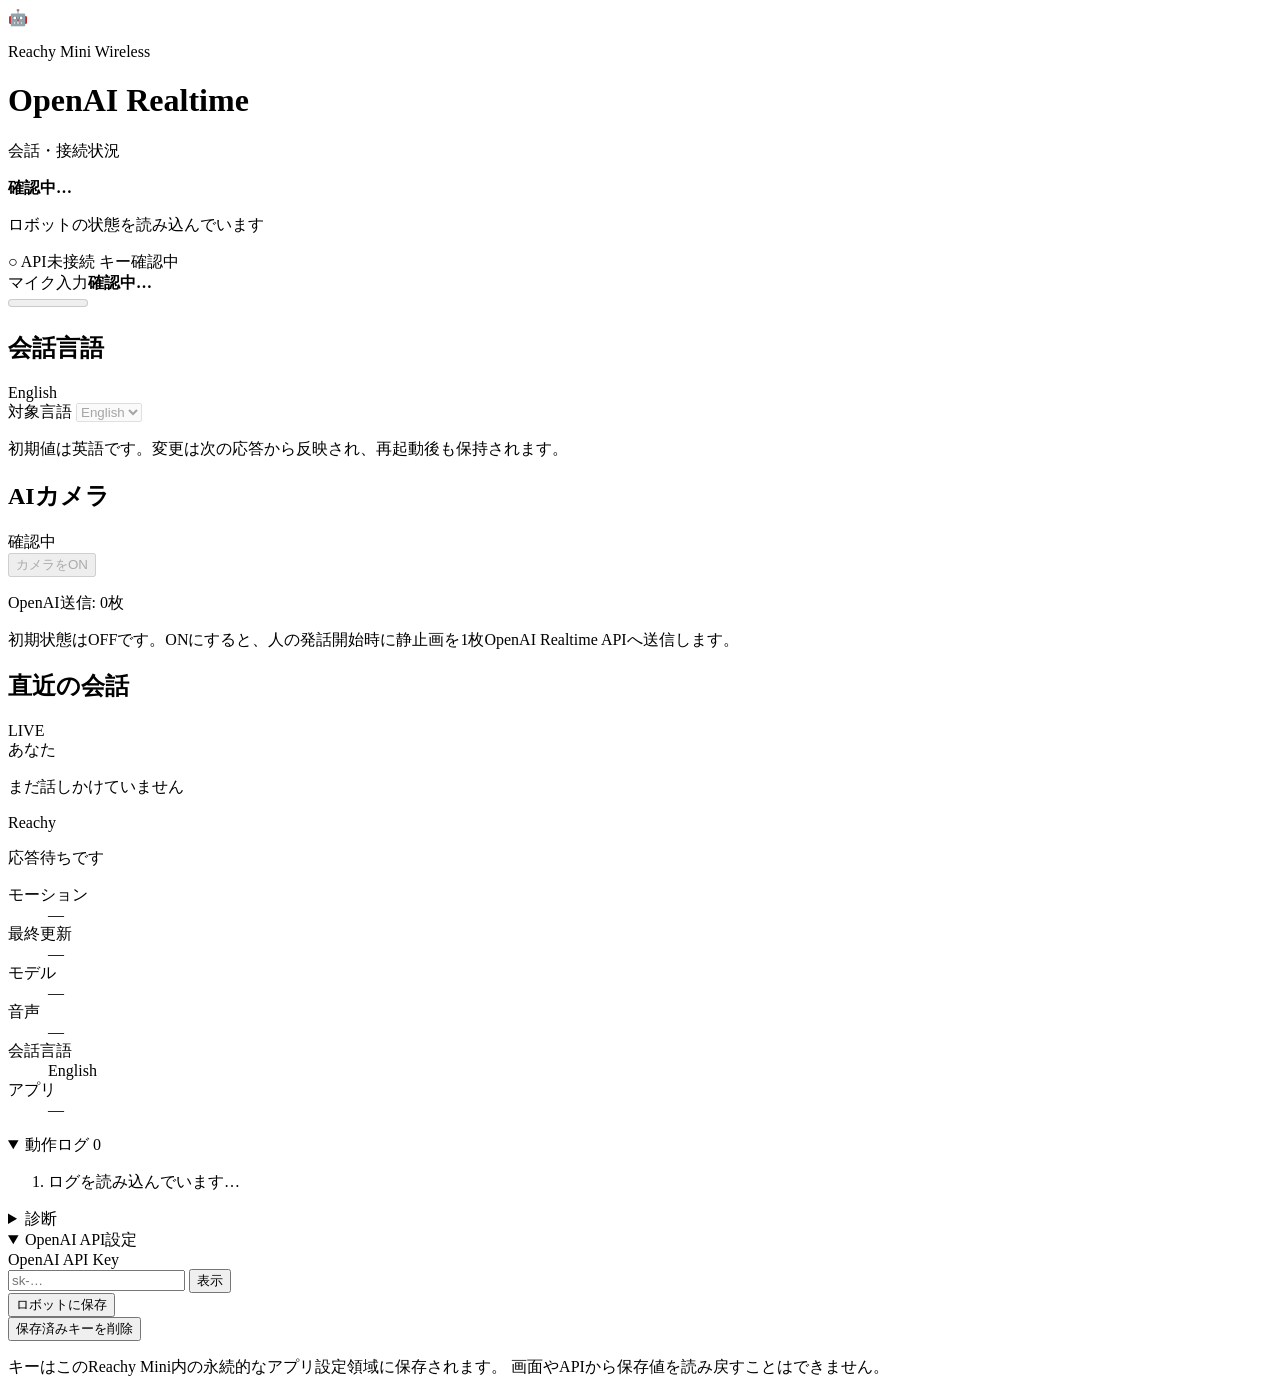
==== reachy_openai_realtime/static/index.html @ 70798ba1 "Release multilingual OpenAI Realtime app" ====
<!doctype html>
<html lang="ja">
  <head>
    <meta charset="UTF-8" />
    <meta name="viewport" content="width=device-width, initial-scale=1" />
    <title>Reachy Mini OpenAI Realtime</title>
    <link rel="stylesheet" href="/static/style.css" />
  </head>
  <body>
    <main class="card">
      <div class="robot">🤖</div>
      <p class="eyebrow">Reachy Mini Wireless</p>
      <h1>OpenAI Realtime</h1>
      <p class="lead">会話・接続状況</p>

      <section id="status-panel" class="status-panel" aria-live="polite">
        <span id="status-dot" class="status-dot"></span>
        <div>
          <strong id="status-title">確認中…</strong>
          <p id="status-detail">ロボットの状態を読み込んでいます</p>
        </div>
      </section>

      <div class="status-meta">
        <span id="connection-state" class="pill">○ API未接続</span>
        <span id="key-state" class="pill">キー確認中</span>
      </div>

      <section class="mic-panel" aria-label="マイク入力レベル">
        <div><span>マイク入力</span><strong id="mic-level">確認中…</strong></div>
        <meter id="mic-meter" min="-80" max="0" low="-55" high="-18" optimum="-30" value="-80"></meter>
      </section>

      <section class="language-panel" aria-labelledby="language-title">
        <div class="section-heading">
          <h2 id="language-title">会話言語</h2>
          <span id="language-state" class="pill ready">English</span>
        </div>
        <label for="language-select">対象言語</label>
        <select id="language-select" name="language" disabled>
          <option value="en">English</option>
        </select>
        <p class="notice">初期値は英語です。変更は次の応答から反映され、再起動後も保持されます。</p>
      </section>

      <section class="camera-panel" aria-labelledby="camera-title">
        <div class="section-heading">
          <h2 id="camera-title">AIカメラ</h2>
          <span id="camera-state" class="pill">確認中</span>
        </div>
        <button id="camera-toggle" class="secondary" type="button" disabled>カメラをON</button>
        <img id="camera-preview" alt="Reachy Miniのカメラプレビュー" hidden />
        <p id="camera-send-status" class="notice">OpenAI送信: 0枚</p>
        <p class="notice">初期状態はOFFです。ONにすると、人の発話開始時に静止画を1枚OpenAI Realtime APIへ送信します。</p>
      </section>

      <section id="error-panel" class="error-panel" aria-live="assertive" hidden>
        <strong>エラー</strong>
        <p id="runtime-error"></p>
      </section>

      <section class="conversation" aria-labelledby="conversation-title">
        <div class="section-heading">
          <h2 id="conversation-title">直近の会話</h2>
          <span class="live-label">LIVE</span>
        </div>
        <div class="speech user-speech">
          <span>あなた</span>
          <p id="last-user">まだ話しかけていません</p>
        </div>
        <div class="speech reachy-speech">
          <span>Reachy</span>
          <p id="last-assistant">応答待ちです</p>
        </div>
      </section>

      <dl class="runtime">
        <div><dt>モーション</dt><dd id="last-motion">—</dd></div>
        <div><dt>最終更新</dt><dd id="updated-at">—</dd></div>
        <div><dt>モデル</dt><dd id="model">—</dd></div>
        <div><dt>音声</dt><dd id="voice">—</dd></div>
        <div><dt>会話言語</dt><dd id="language">English</dd></div>
        <div><dt>アプリ</dt><dd id="app-version">—</dd></div>
      </dl>

      <details class="event-panel" open>
        <summary>動作ログ <span id="event-count">0</span></summary>
        <ol id="event-list" class="event-list">
          <li>ログを読み込んでいます…</li>
        </ol>
      </details>

      <details class="event-panel">
        <summary>診断</summary>
        <p class="notice">全Realtimeイベント、マイク2ch、DoA人声判定、VAD閾値、送信・commit回数を確認できます。</p>
        <a class="secondary diagnostic-link" href="/api/diagnostics" target="_blank" rel="noreferrer">診断JSONを開く</a>
        <button id="copy-diagnostics" class="secondary" type="button">診断ログをコピー</button>
      </details>

      <details id="settings-panel" class="settings-panel" open>
        <summary>OpenAI API設定</summary>
        <form id="key-form">
          <label for="api-key">OpenAI API Key</label>
          <div class="key-row">
            <input
              id="api-key"
              name="api-key"
              type="password"
              autocomplete="off"
              placeholder="sk-…"
              required
              minlength="20"
            />
            <button id="toggle-key" type="button" class="secondary">表示</button>
          </div>
          <button id="save-button" type="submit">ロボットに保存</button>
        </form>

        <button id="remove-button" class="danger" type="button">保存済みキーを削除</button>

        <p class="notice">
          キーはこのReachy Mini内の永続的なアプリ設定領域に保存されます。
          画面やAPIから保存値を読み戻すことはできません。
        </p>
        <p id="message" class="message" aria-live="polite"></p>
      </details>
    </main>
    <script src="/static/main.js"></script>
  </body>
</html>
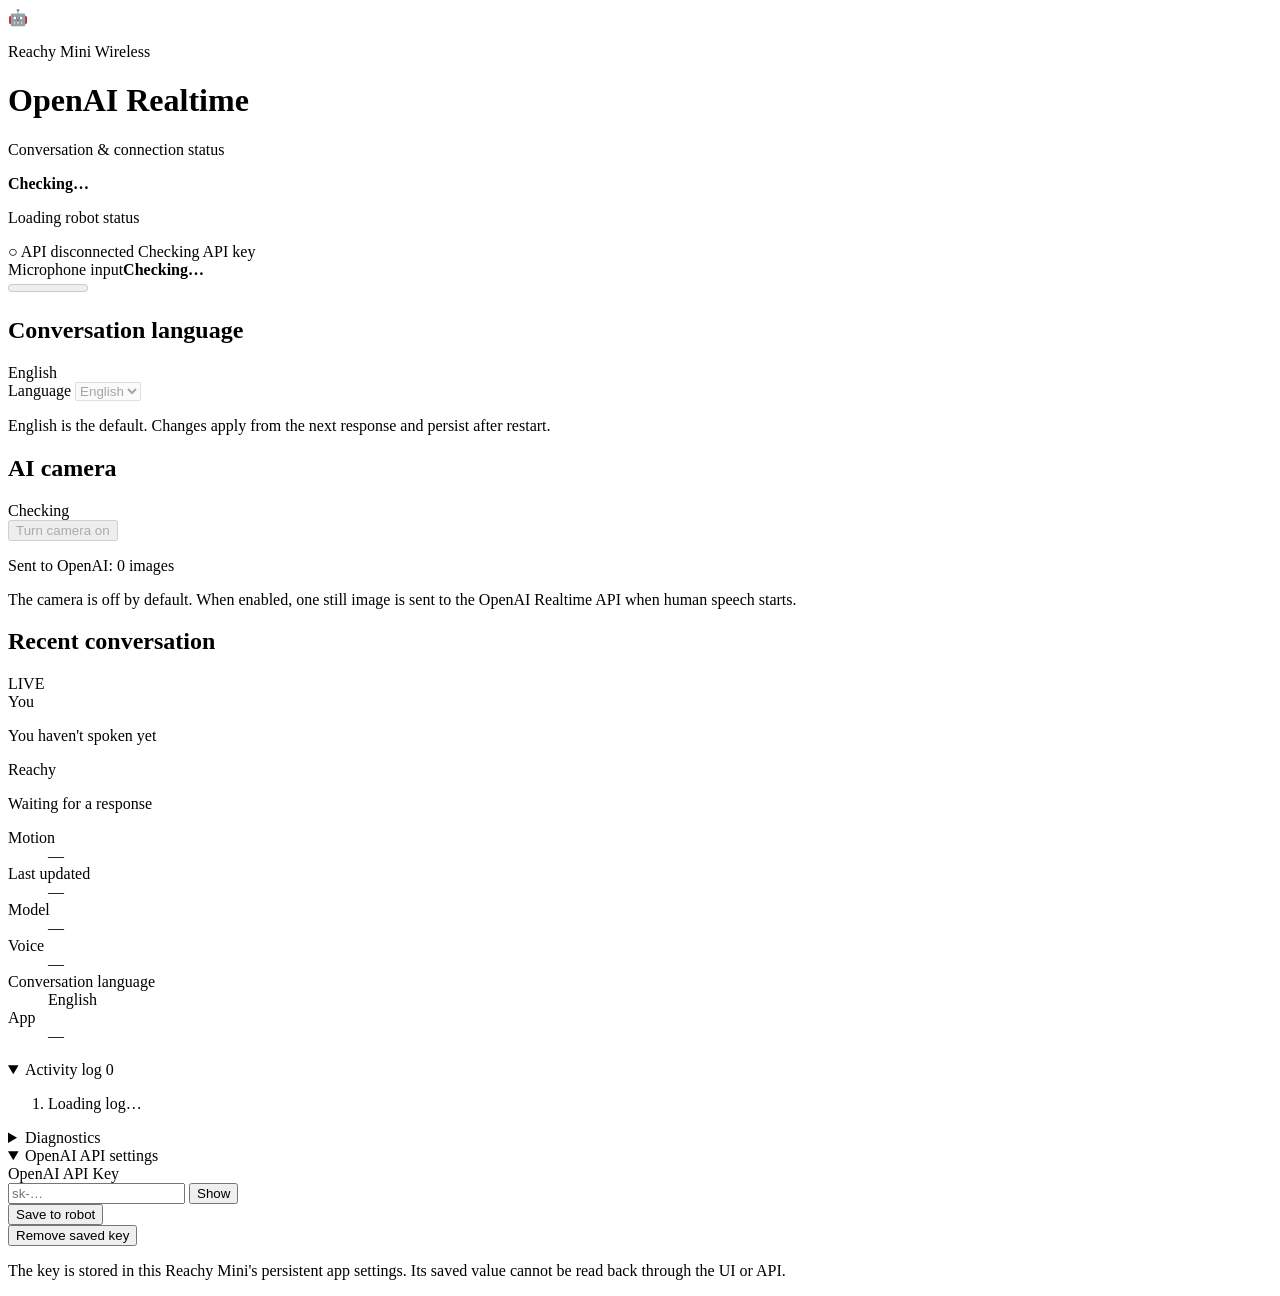
==== commit 811af726: "Add localized UI and speaking motion" ====
--- a/reachy_openai_realtime/static/index.html
+++ b/reachy_openai_realtime/static/index.html
@@ -1,5 +1,5 @@
 <!doctype html>
-<html lang="ja">
+<html lang="en">
   <head>
     <meta charset="UTF-8" />
     <meta name="viewport" content="width=device-width, initial-scale=1" />
@@ -11,94 +11,94 @@
       <div class="robot">🤖</div>
       <p class="eyebrow">Reachy Mini Wireless</p>
       <h1>OpenAI Realtime</h1>
-      <p class="lead">会話・接続状況</p>
+      <p class="lead" data-i18n="lead">Conversation &amp; connection status</p>
 
       <section id="status-panel" class="status-panel" aria-live="polite">
         <span id="status-dot" class="status-dot"></span>
         <div>
-          <strong id="status-title">確認中…</strong>
-          <p id="status-detail">ロボットの状態を読み込んでいます</p>
+          <strong id="status-title" data-i18n="loading">Checking…</strong>
+          <p id="status-detail" data-i18n="loading_robot">Loading robot status</p>
         </div>
       </section>
 
       <div class="status-meta">
-        <span id="connection-state" class="pill">○ API未接続</span>
-        <span id="key-state" class="pill">キー確認中</span>
+        <span id="connection-state" class="pill" data-i18n="api_disconnected">○ API disconnected</span>
+        <span id="key-state" class="pill" data-i18n="key_checking">Checking API key</span>
       </div>
 
-      <section class="mic-panel" aria-label="マイク入力レベル">
-        <div><span>マイク入力</span><strong id="mic-level">確認中…</strong></div>
+      <section class="mic-panel" aria-label="Microphone input level" data-i18n-aria-label="mic_aria">
+        <div><span data-i18n="mic_input">Microphone input</span><strong id="mic-level" data-i18n="loading">Checking…</strong></div>
         <meter id="mic-meter" min="-80" max="0" low="-55" high="-18" optimum="-30" value="-80"></meter>
       </section>
 
       <section class="language-panel" aria-labelledby="language-title">
         <div class="section-heading">
-          <h2 id="language-title">会話言語</h2>
+          <h2 id="language-title" data-i18n="conversation_language">Conversation language</h2>
           <span id="language-state" class="pill ready">English</span>
         </div>
-        <label for="language-select">対象言語</label>
+        <label for="language-select" data-i18n="target_language">Language</label>
         <select id="language-select" name="language" disabled>
           <option value="en">English</option>
         </select>
-        <p class="notice">初期値は英語です。変更は次の応答から反映され、再起動後も保持されます。</p>
+        <p class="notice" data-i18n="language_notice">English is the default. Changes apply from the next response and persist after restart.</p>
       </section>
 
       <section class="camera-panel" aria-labelledby="camera-title">
         <div class="section-heading">
-          <h2 id="camera-title">AIカメラ</h2>
-          <span id="camera-state" class="pill">確認中</span>
+          <h2 id="camera-title" data-i18n="ai_camera">AI camera</h2>
+          <span id="camera-state" class="pill" data-i18n="checking">Checking</span>
         </div>
-        <button id="camera-toggle" class="secondary" type="button" disabled>カメラをON</button>
-        <img id="camera-preview" alt="Reachy Miniのカメラプレビュー" hidden />
-        <p id="camera-send-status" class="notice">OpenAI送信: 0枚</p>
-        <p class="notice">初期状態はOFFです。ONにすると、人の発話開始時に静止画を1枚OpenAI Realtime APIへ送信します。</p>
+        <button id="camera-toggle" class="secondary" type="button" disabled data-i18n="camera_on">Turn camera on</button>
+        <img id="camera-preview" alt="Reachy Mini camera preview" data-i18n-alt="camera_preview_alt" hidden />
+        <p id="camera-send-status" class="notice">Sent to OpenAI: 0 images</p>
+        <p class="notice" data-i18n="camera_notice">The camera is off by default. When enabled, one still image is sent to the OpenAI Realtime API when human speech starts.</p>
       </section>
 
       <section id="error-panel" class="error-panel" aria-live="assertive" hidden>
-        <strong>エラー</strong>
+        <strong data-i18n="error">Error</strong>
         <p id="runtime-error"></p>
       </section>
 
       <section class="conversation" aria-labelledby="conversation-title">
         <div class="section-heading">
-          <h2 id="conversation-title">直近の会話</h2>
+          <h2 id="conversation-title" data-i18n="recent_conversation">Recent conversation</h2>
           <span class="live-label">LIVE</span>
         </div>
         <div class="speech user-speech">
-          <span>あなた</span>
-          <p id="last-user">まだ話しかけていません</p>
+          <span data-i18n="you">You</span>
+          <p id="last-user" data-i18n="not_spoken">You haven't spoken yet</p>
         </div>
         <div class="speech reachy-speech">
           <span>Reachy</span>
-          <p id="last-assistant">応答待ちです</p>
+          <p id="last-assistant" data-i18n="waiting_response">Waiting for a response</p>
         </div>
       </section>
 
       <dl class="runtime">
-        <div><dt>モーション</dt><dd id="last-motion">—</dd></div>
-        <div><dt>最終更新</dt><dd id="updated-at">—</dd></div>
-        <div><dt>モデル</dt><dd id="model">—</dd></div>
-        <div><dt>音声</dt><dd id="voice">—</dd></div>
-        <div><dt>会話言語</dt><dd id="language">English</dd></div>
-        <div><dt>アプリ</dt><dd id="app-version">—</dd></div>
+        <div><dt data-i18n="motion">Motion</dt><dd id="last-motion">—</dd></div>
+        <div><dt data-i18n="last_updated">Last updated</dt><dd id="updated-at">—</dd></div>
+        <div><dt data-i18n="model">Model</dt><dd id="model">—</dd></div>
+        <div><dt data-i18n="voice">Voice</dt><dd id="voice">—</dd></div>
+        <div><dt data-i18n="conversation_language">Conversation language</dt><dd id="language">English</dd></div>
+        <div><dt data-i18n="app">App</dt><dd id="app-version">—</dd></div>
       </dl>
 
       <details class="event-panel" open>
-        <summary>動作ログ <span id="event-count">0</span></summary>
+        <summary><span data-i18n="activity_log">Activity log</span> <span id="event-count">0</span></summary>
         <ol id="event-list" class="event-list">
-          <li>ログを読み込んでいます…</li>
+          <li data-i18n="loading_log">Loading log…</li>
         </ol>
       </details>
 
       <details class="event-panel">
-        <summary>診断</summary>
-        <p class="notice">全Realtimeイベント、マイク2ch、DoA人声判定、VAD閾値、送信・commit回数を確認できます。</p>
-        <a class="secondary diagnostic-link" href="/api/diagnostics" target="_blank" rel="noreferrer">診断JSONを開く</a>
-        <button id="copy-diagnostics" class="secondary" type="button">診断ログをコピー</button>
+        <summary data-i18n="diagnostics">Diagnostics</summary>
+        <p class="notice" data-i18n="diagnostics_notice">View all Realtime events, two microphone channels, DoA speech detection, VAD thresholds, and send/commit counts.</p>
+        <a class="secondary diagnostic-link" href="/api/diagnostics" target="_blank" rel="noreferrer" data-i18n="open_diagnostics">Open diagnostics JSON</a>
+        <button id="copy-diagnostics" class="secondary" type="button" data-i18n="copy_diagnostics">Copy diagnostics</button>
       </details>
 
       <details id="settings-panel" class="settings-panel" open>
-        <summary>OpenAI API設定</summary>
+        <summary data-i18n="api_settings">OpenAI API settings</summary>
         <form id="key-form">
           <label for="api-key">OpenAI API Key</label>
           <div class="key-row">
@@ -111,20 +111,18 @@
               required
               minlength="20"
             />
-            <button id="toggle-key" type="button" class="secondary">表示</button>
+            <button id="toggle-key" type="button" class="secondary" data-i18n="show">Show</button>
           </div>
-          <button id="save-button" type="submit">ロボットに保存</button>
+          <button id="save-button" type="submit" data-i18n="save_to_robot">Save to robot</button>
         </form>
 
-        <button id="remove-button" class="danger" type="button">保存済みキーを削除</button>
+        <button id="remove-button" class="danger" type="button" data-i18n="remove_key">Remove saved key</button>
 
-        <p class="notice">
-          キーはこのReachy Mini内の永続的なアプリ設定領域に保存されます。
-          画面やAPIから保存値を読み戻すことはできません。
-        </p>
+        <p class="notice" data-i18n="key_notice">The key is stored in this Reachy Mini's persistent app settings. Its saved value cannot be read back through the UI or API.</p>
         <p id="message" class="message" aria-live="polite"></p>
       </details>
     </main>
+    <script src="/static/i18n.js"></script>
     <script src="/static/main.js"></script>
   </body>
 </html>
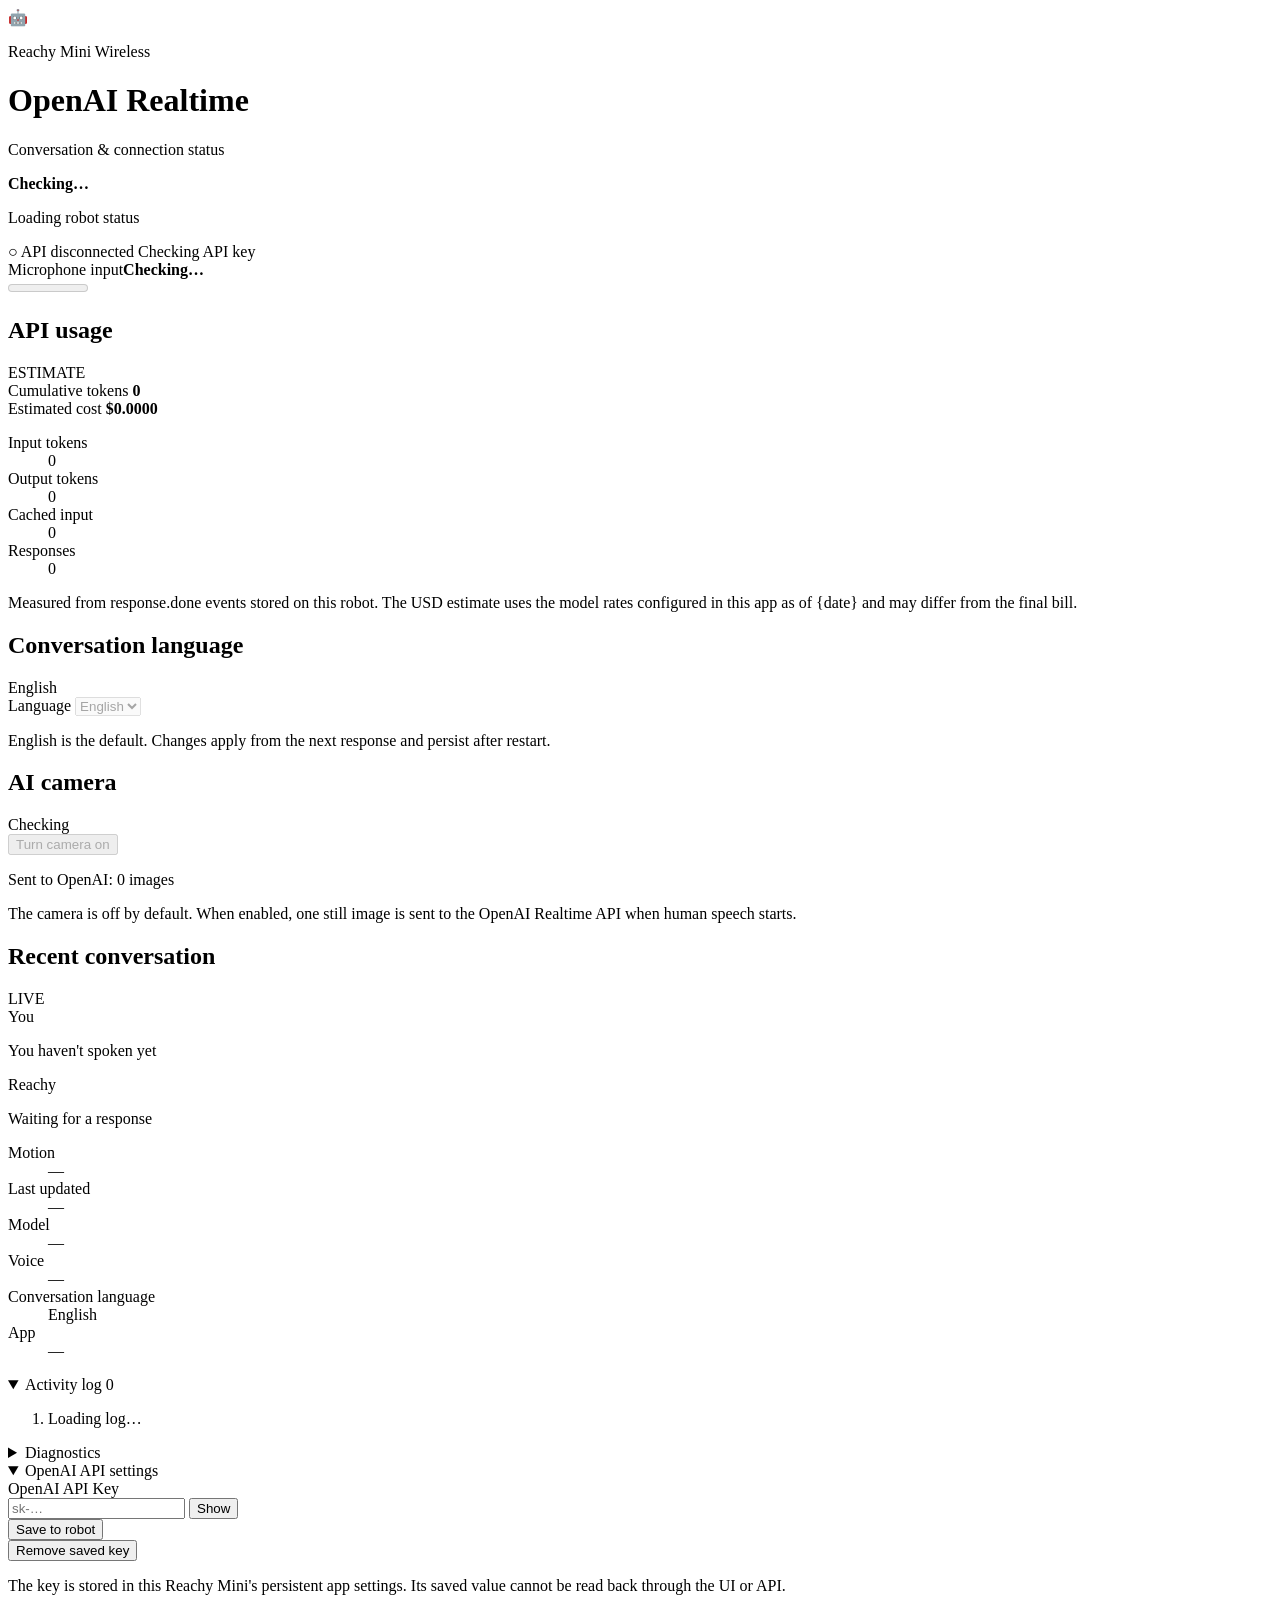
==== commit 1256f96b: "Add persistent Realtime usage and cost display" ====
--- a/reachy_openai_realtime/static/index.html
+++ b/reachy_openai_realtime/static/index.html
@@ -29,6 +29,32 @@
       <section class="mic-panel" aria-label="Microphone input level" data-i18n-aria-label="mic_aria">
         <div><span data-i18n="mic_input">Microphone input</span><strong id="mic-level" data-i18n="loading">Checking…</strong></div>
         <meter id="mic-meter" min="-80" max="0" low="-55" high="-18" optimum="-30" value="-80"></meter>
+      </section>
+
+      <section class="usage-panel" aria-labelledby="usage-title">
+        <div class="section-heading">
+          <h2 id="usage-title" data-i18n="usage_title">API usage</h2>
+          <span class="estimate-label" data-i18n="estimate">ESTIMATE</span>
+        </div>
+        <div class="usage-totals">
+          <div>
+            <span data-i18n="cumulative_tokens">Cumulative tokens</span>
+            <strong id="usage-total-tokens">0</strong>
+          </div>
+          <div>
+            <span data-i18n="estimated_cost">Estimated cost</span>
+            <strong id="usage-estimated-cost">$0.0000</strong>
+          </div>
+        </div>
+        <dl class="usage-breakdown">
+          <div><dt data-i18n="input_tokens">Input tokens</dt><dd id="usage-input-tokens">0</dd></div>
+          <div><dt data-i18n="output_tokens">Output tokens</dt><dd id="usage-output-tokens">0</dd></div>
+          <div><dt data-i18n="cached_input">Cached input</dt><dd id="usage-cached-tokens">0</dd></div>
+          <div><dt data-i18n="responses">Responses</dt><dd id="usage-responses">0</dd></div>
+        </dl>
+        <p id="usage-modalities" class="usage-modalities"></p>
+        <p id="usage-tracking-since" class="notice"></p>
+        <p id="usage-notice" class="notice" data-i18n="usage_notice">Measured from response.done events stored on this robot. The USD estimate uses the model rates configured in this app as of {date} and may differ from the final bill.</p>
       </section>
 
       <section class="language-panel" aria-labelledby="language-title">
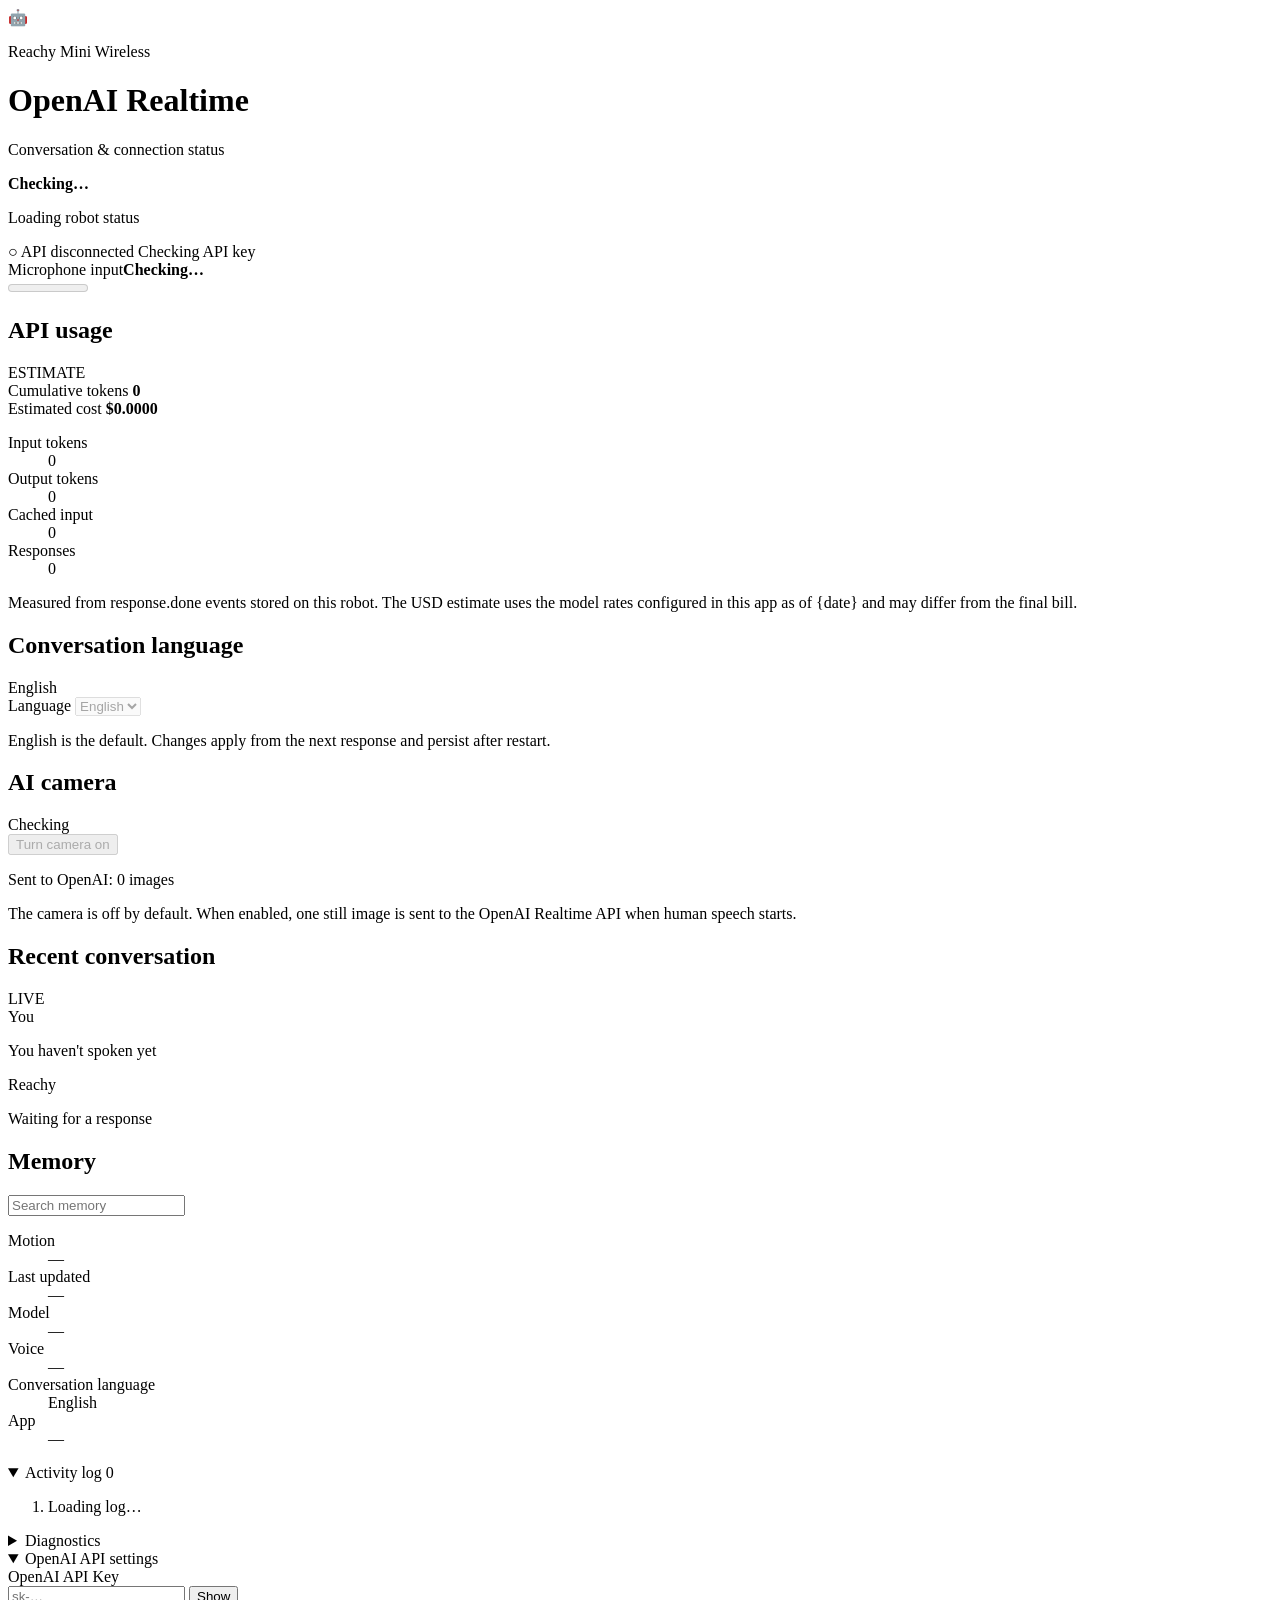
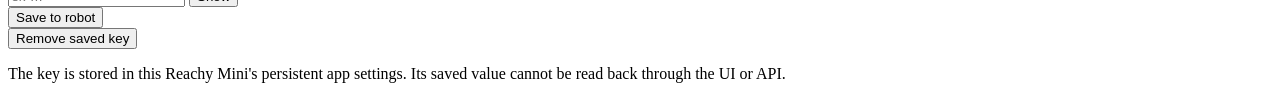
==== commit 8790ed8a: "feat: add memory panel to the dashboard Adds a memory panel to the dashboard that lists robot memori" ====
--- a/reachy_openai_realtime/static/index.html
+++ b/reachy_openai_realtime/static/index.html
@@ -100,6 +100,17 @@
         </div>
       </section>
 
+      <section class="memory-panel" aria-labelledby="memory-heading">
+        <h2 class="section-heading" id="memory-heading" data-i18n="memory_title">Memory</h2>
+        <div class="memory-controls">
+          <input type="search" id="memory-search" data-i18n-placeholder="memory_search" placeholder="Search memory" />
+          <span id="memory-count" class="memory-count"></span>
+        </div>
+        <ul id="memory-list" class="memory-list"></ul>
+        <p id="memory-empty" data-i18n="memory_empty" hidden>No memories yet</p>
+        <p id="memory-unavailable" data-i18n="memory_unavailable" hidden>Memory unavailable</p>
+      </section>
+
       <dl class="runtime">
         <div><dt data-i18n="motion">Motion</dt><dd id="last-motion">—</dd></div>
         <div><dt data-i18n="last_updated">Last updated</dt><dd id="updated-at">—</dd></div>
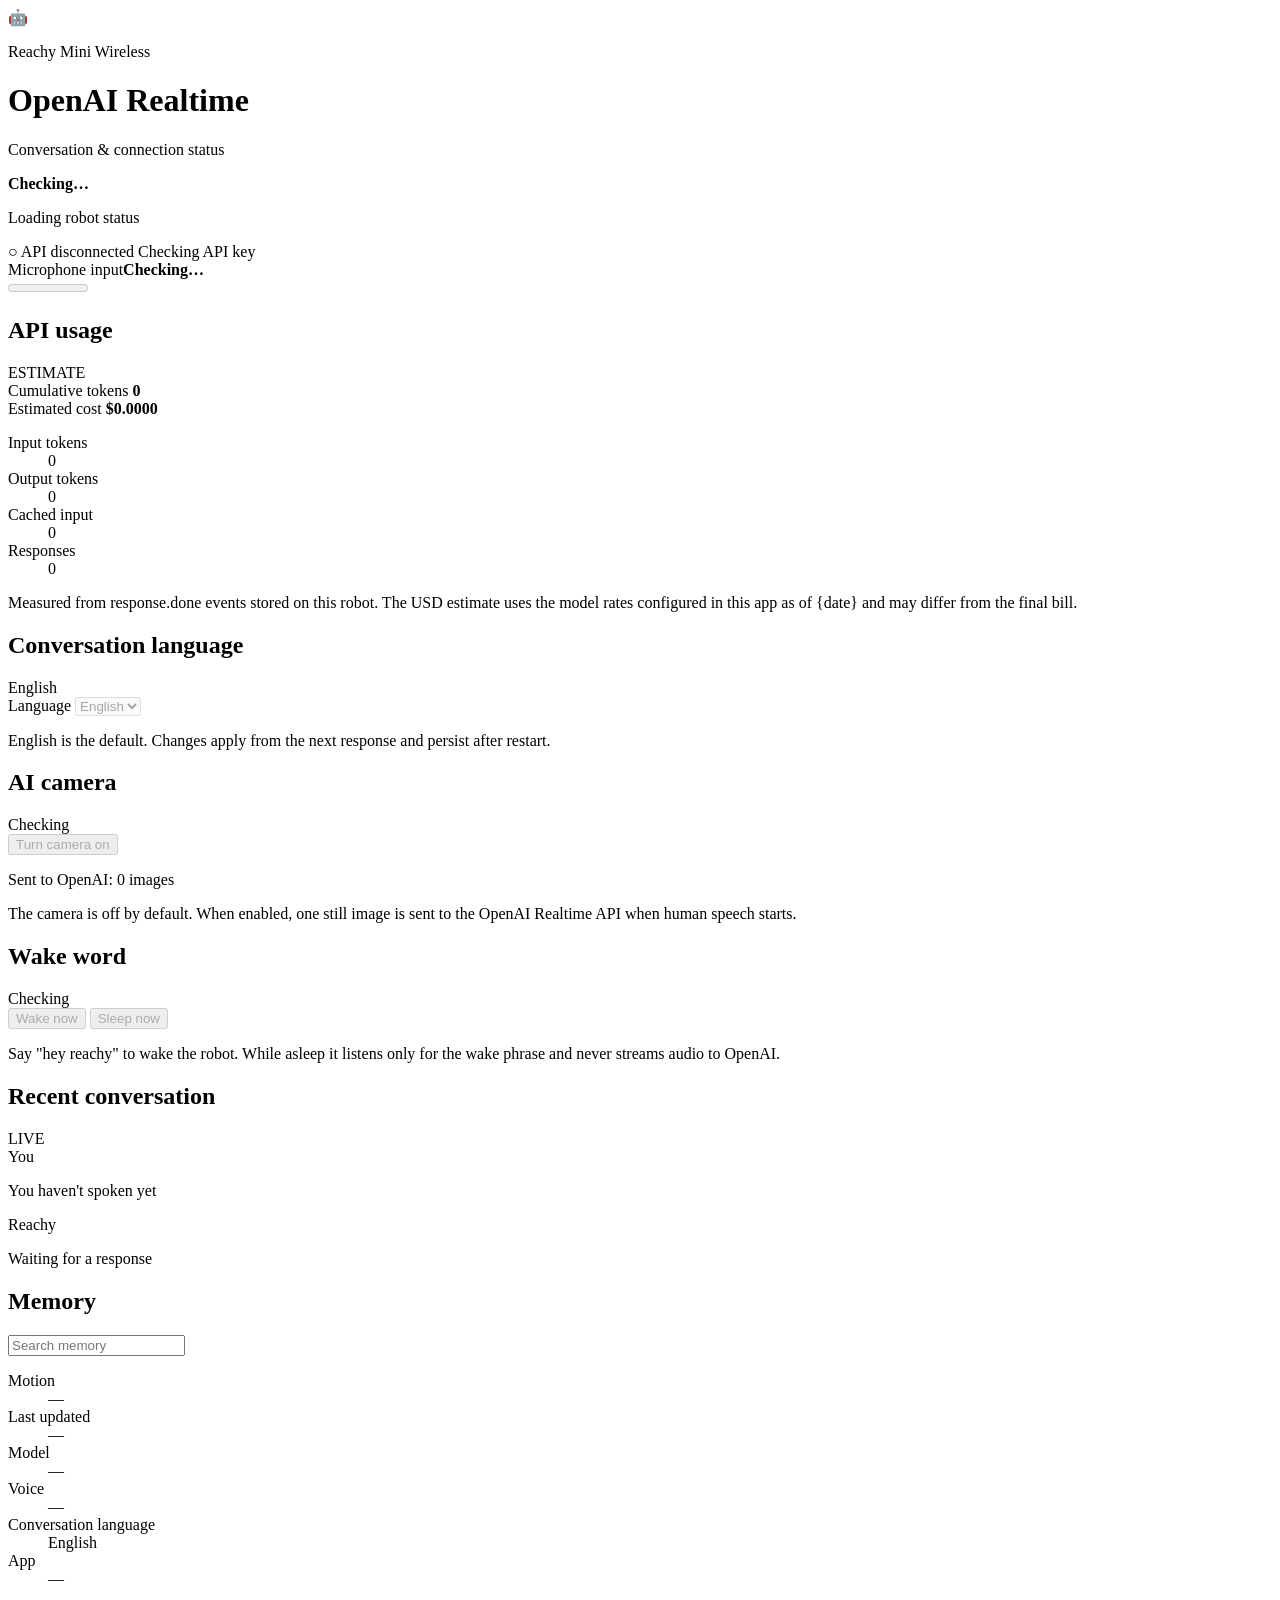
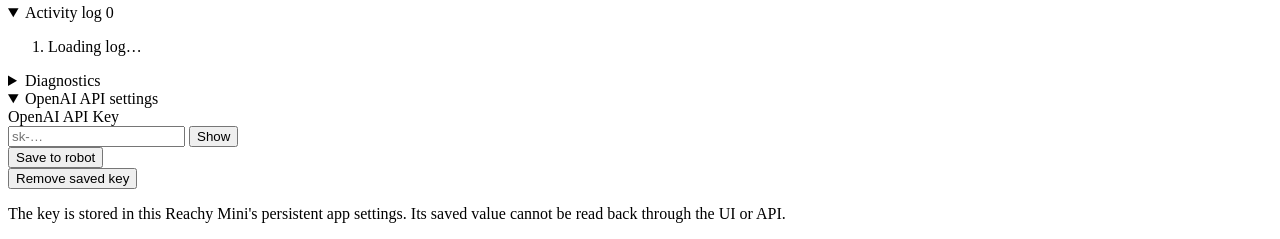
==== commit f2a3697c: "feat: dashboard wake-word panel with manual wake/sleep (spec §33)" ====
--- a/reachy_openai_realtime/static/index.html
+++ b/reachy_openai_realtime/static/index.html
@@ -78,6 +78,18 @@
         <img id="camera-preview" alt="Reachy Mini camera preview" data-i18n-alt="camera_preview_alt" hidden />
         <p id="camera-send-status" class="notice">Sent to OpenAI: 0 images</p>
         <p class="notice" data-i18n="camera_notice">The camera is off by default. When enabled, one still image is sent to the OpenAI Realtime API when human speech starts.</p>
+      </section>
+
+      <section class="wake-panel" aria-labelledby="wake-title">
+        <div class="section-heading">
+          <h2 id="wake-title" data-i18n="wake_title">Wake word</h2>
+          <span id="wake-state" class="pill" data-i18n="checking">Checking</span>
+        </div>
+        <div class="wake-controls">
+          <button id="wake-button" class="secondary" type="button" disabled data-i18n="wake_now">Wake now</button>
+          <button id="sleep-button" class="secondary" type="button" disabled data-i18n="sleep_now">Sleep now</button>
+        </div>
+        <p class="notice" data-i18n="wake_notice">Say "hey reachy" to wake the robot. While asleep it listens only for the wake phrase and never streams audio to OpenAI.</p>
       </section>
 
       <section id="error-panel" class="error-panel" aria-live="assertive" hidden>
